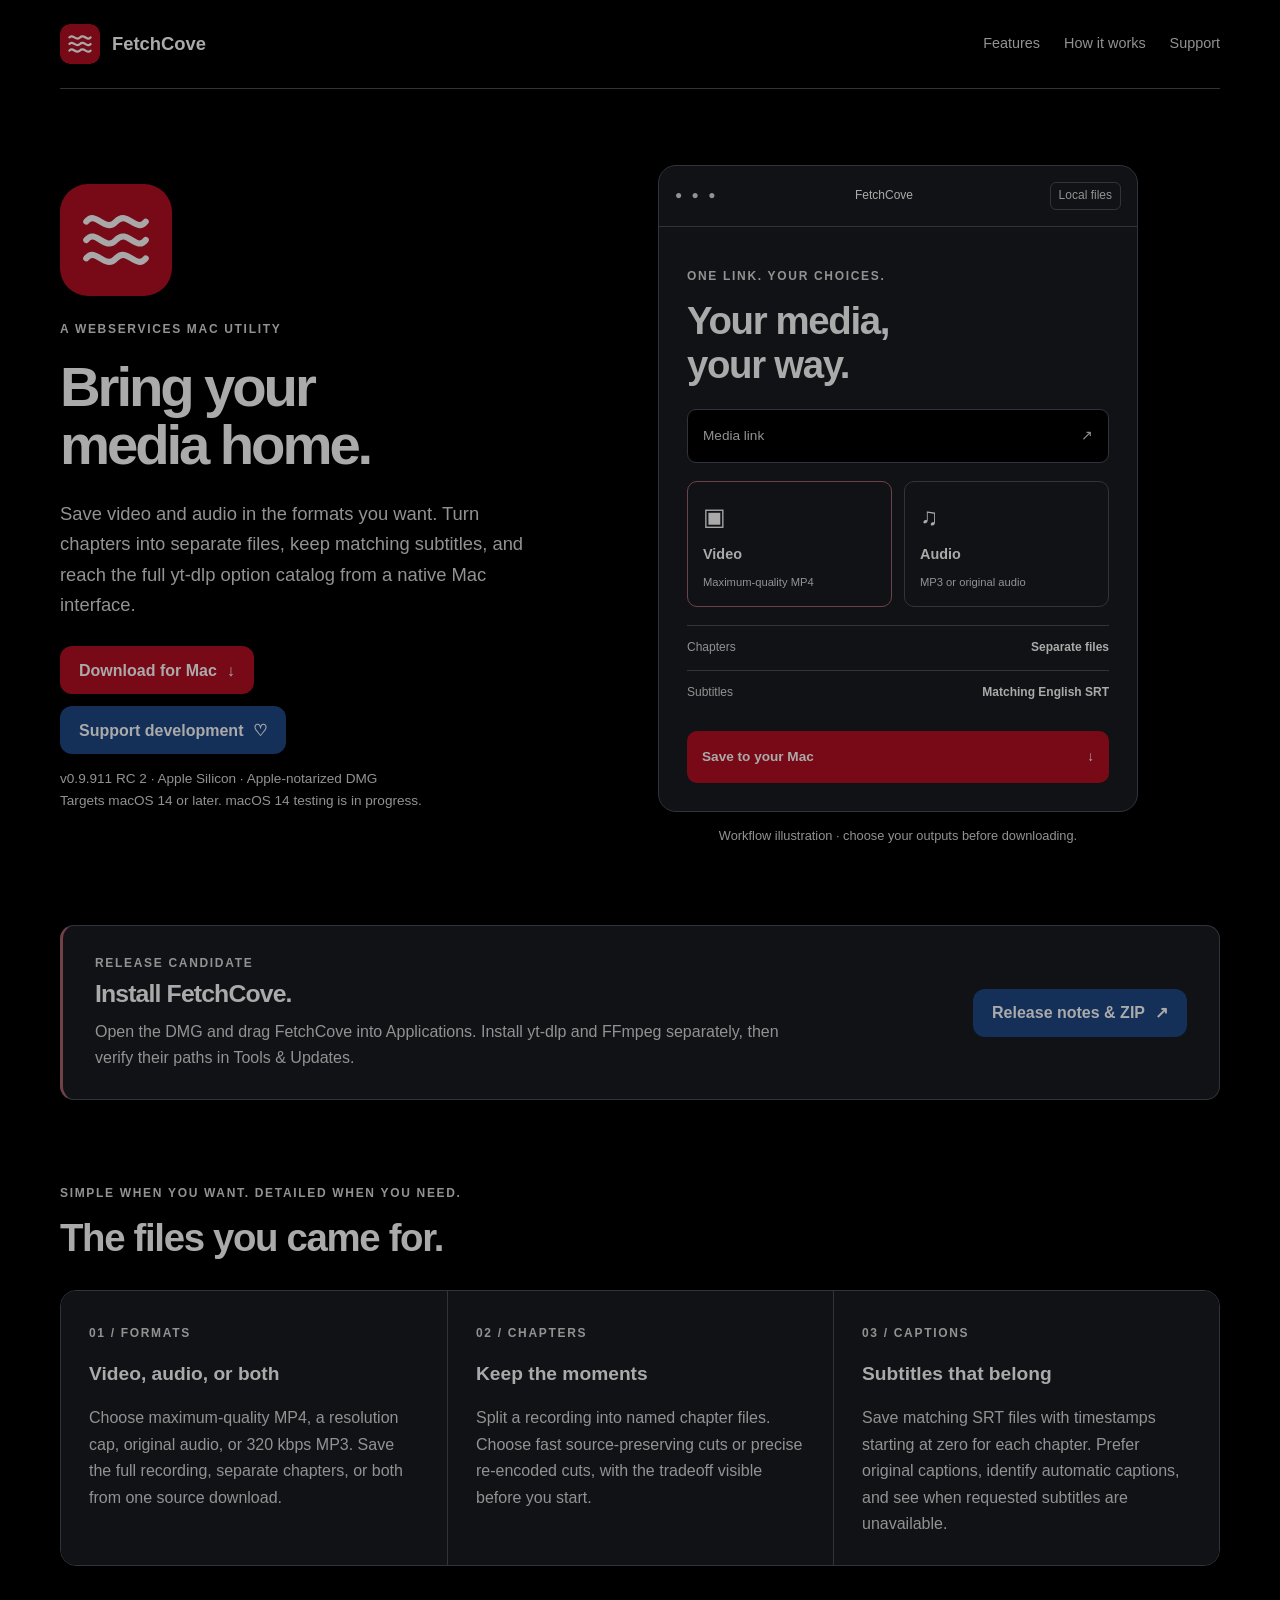
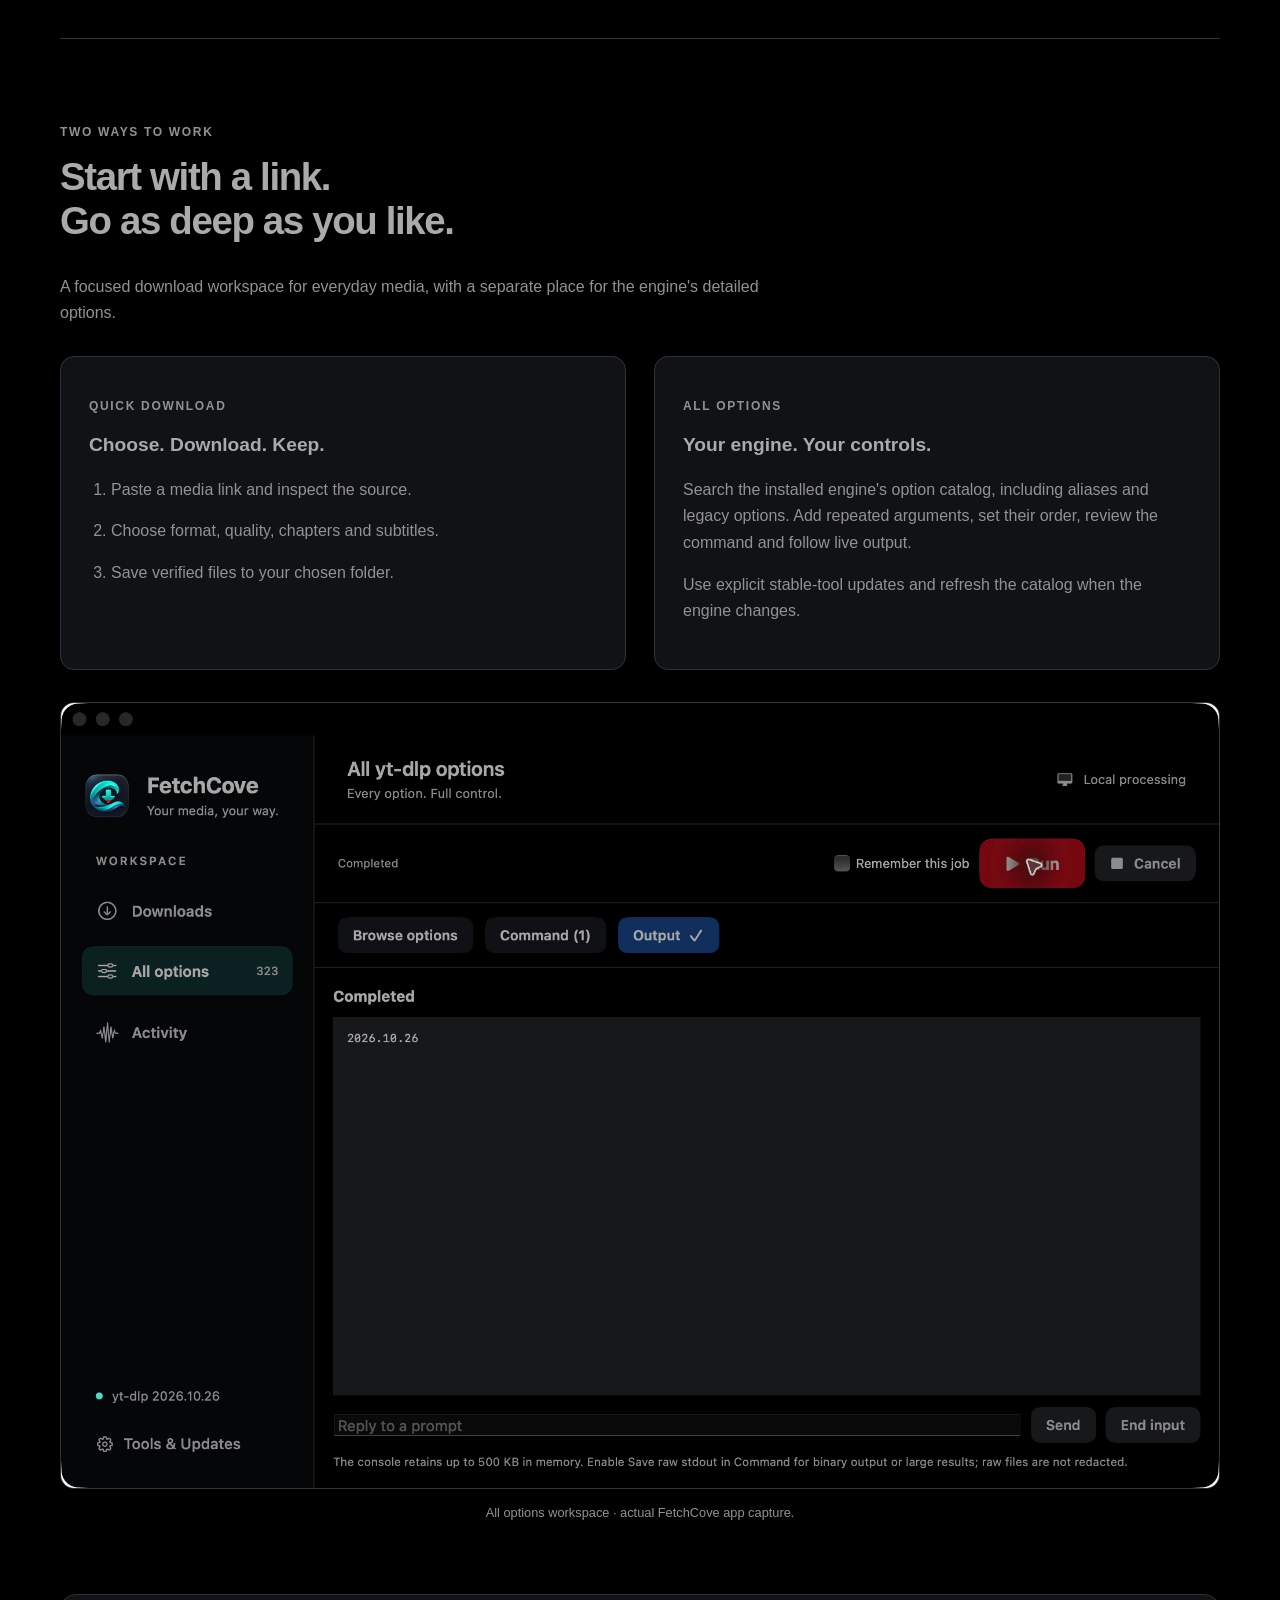
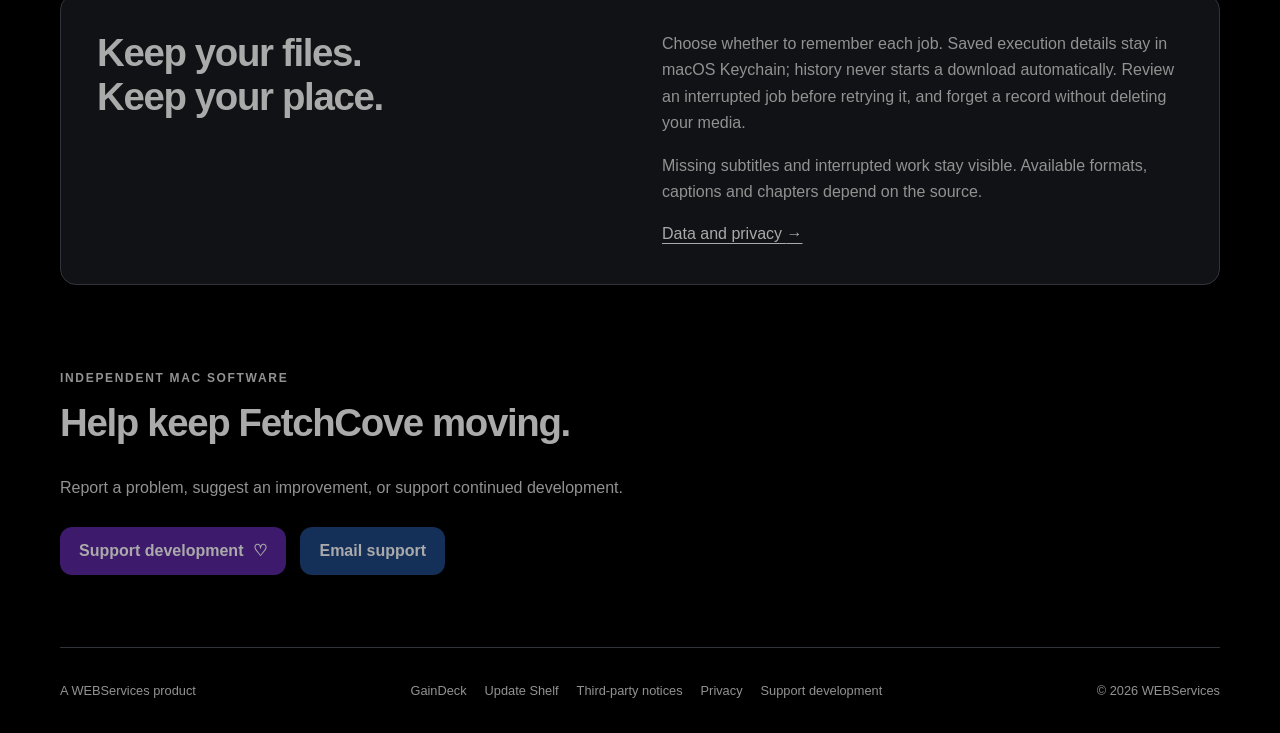
==== docs/index.html @ ca46fa92 "Publish FetchCove preview site and funding link" ====
<!doctype html>
<html lang="en">
<head>
  <meta charset="utf-8">
  <meta name="viewport" content="width=device-width, initial-scale=1">
  <title>FetchCove — Your media, your way</title>
  <meta name="description" content="A native Mac home for yt-dlp. Save video and audio, split chapters, match subtitles, and work with the full download-engine option catalog.">
  <meta name="theme-color" content="#000000">
  <link rel="icon" href="assets/fetchcove.svg" type="image/svg+xml">
  <link rel="stylesheet" href="styles.css">
</head>
<body>
<a class="skip" href="#main">Skip to content</a>
<header class="wrap site-header">
  <a class="brand" href="./"><img src="assets/fetchcove.svg" width="40" height="40" alt="">FetchCove</a>
  <nav aria-label="Main navigation"><a href="#features">Features</a><a href="#workflow">How it works</a><a href="#support">Support</a></nav>
</header>
<main id="main" class="wrap">
  <section class="hero" aria-labelledby="hero-title">
    <div class="hero-copy">
      <img class="hero-icon" src="assets/fetchcove.svg" width="112" height="112" alt="FetchCove red wave mark">
      <p class="eyebrow">A WEBServices Mac utility</p>
      <h1 id="hero-title">Bring your<br>media home.</h1>
      <p class="intro">Save video and audio in the formats you want. Turn chapters into separate files, keep matching subtitles, and reach the full yt-dlp option catalog from a native Mac interface.</p>
      <div class="actions">
        <a class="button primary" data-release-action="download" href="https://github.com/WEBServices-ORG/FetchCove/releases/download/v0.9.911-rc.2/FetchCove-v0.9.911-rc.2-arm64.dmg">Download for Mac <span aria-hidden="true">↓</span></a>
        <a class="button secondary" href="https://www.paypal.com/ncp/payment/VRVYW4BB3CH3L" target="_blank" rel="noopener noreferrer">Support development <span aria-hidden="true">♡</span></a>
      </div>
      <p class="small">v0.9.911 RC 2 · Apple Silicon · Apple-notarized DMG<br>Targets macOS 14 or later. macOS 14 testing is in progress.</p>
    </div>
    <figure class="hero-art">
      <div class="workflow-art" role="img" aria-label="Workflow illustration: one media link, video and audio, separate chapters and matching English SRT files.">
        <div class="art-top"><span class="window-dots" aria-hidden="true">● ● ●</span><span>FetchCove</span><span class="art-badge">Local files</span></div>
        <div class="art-body">
          <p class="eyebrow">One link. Your choices.</p><h2>Your media,<br>your way.</h2>
          <div class="art-link">Media link <span aria-hidden="true">↗</span></div>
          <div class="art-choices"><div><span aria-hidden="true">▣</span><strong>Video</strong><small>Maximum-quality MP4</small></div><div><span aria-hidden="true">♫</span><strong>Audio</strong><small>MP3 or original audio</small></div></div>
          <div class="art-row"><span>Chapters</span><strong>Separate files</strong></div>
          <div class="art-row"><span>Subtitles</span><strong>Matching English SRT</strong></div>
          <div class="art-action">Save to your Mac <span aria-hidden="true">↓</span></div>
        </div>
      </div>
      <figcaption>Workflow illustration · choose your outputs before downloading.</figcaption>
    </figure>
  </section>
  <section id="download" class="release-panel" aria-labelledby="release-title">
    <div><p class="eyebrow">Release candidate</p><h2 id="release-title">Install FetchCove.</h2><p>Open the DMG and drag FetchCove into Applications. Install yt-dlp and FFmpeg separately, then verify their paths in Tools &amp; Updates.</p></div>
    <a class="button secondary" href="https://github.com/WEBServices-ORG/FetchCove/releases/tag/v0.9.911-rc.2">Release notes &amp; ZIP <span aria-hidden="true">↗</span></a>
  </section>
  <section id="features" class="section">
    <p class="eyebrow">Simple when you want. Detailed when you need.</p><h2>The files you came for.</h2>
    <div class="features">
      <article><span class="number">01 / FORMATS</span><h3>Video, audio, or both</h3><p>Choose maximum-quality MP4, a resolution cap, original audio, or 320 kbps MP3. Save the full recording, separate chapters, or both from one source download.</p></article>
      <article><span class="number">02 / CHAPTERS</span><h3>Keep the moments</h3><p>Split a recording into named chapter files. Choose fast source-preserving cuts or precise re-encoded cuts, with the tradeoff visible before you start.</p></article>
      <article><span class="number">03 / CAPTIONS</span><h3>Subtitles that belong</h3><p>Save matching SRT files with timestamps starting at zero for each chapter. Prefer original captions, identify automatic captions, and see when requested subtitles are unavailable.</p></article>
    </div>
  </section>
  <section id="workflow" class="section">
    <p class="eyebrow">Two ways to work</p><h2>Start with a link.<br>Go as deep as you like.</h2>
    <p class="section-intro">A focused download workspace for everyday media, with a separate place for the engine's detailed options.</p>
    <div class="screenshot-grid">
      <article class="detail-card"><p class="eyebrow">Quick download</p><h3>Choose. Download. Keep.</h3><ol><li>Paste a media link and inspect the source.</li><li>Choose format, quality, chapters and subtitles.</li><li>Save verified files to your chosen folder.</li></ol></article>
      <article class="detail-card"><p class="eyebrow">All options</p><h3>Your engine. Your controls.</h3><p>Search the installed engine's option catalog, including aliases and legacy options. Add repeated arguments, set their order, review the command and follow live output.</p><p>Use explicit stable-tool updates and refresh the catalog when the engine changes.</p></article>
    </div>
    <figure class="app-capture">
      <img src="assets/fetchcove-all-options.jpg" width="2000" height="1356" loading="lazy" data-app-screenshot alt="FetchCove All options workspace showing a completed local download-engine version command, with command and output controls.">
      <figcaption>All options workspace · actual FetchCove app capture.</figcaption>
    </figure>
  </section>
  <section class="quiet-panel">
    <h2>Keep your files.<br>Keep your place.</h2>
    <div><p>Choose whether to remember each job. Saved execution details stay in macOS Keychain; history never starts a download automatically. Review an interrupted job before retrying it, and forget a record without deleting your media.</p><p>Missing subtitles and interrupted work stay visible. Available formats, captions and chapters depend on the source.</p><a href="privacy.html">Data and privacy <span aria-hidden="true">→</span></a></div>
  </section>
  <section id="support" class="section">
    <p class="eyebrow">Independent Mac software</p><h2>Help keep FetchCove moving.</h2><p class="section-intro">Report a problem, suggest an improvement, or support continued development.</p>
    <div class="actions"><a class="button support-accent" href="https://www.paypal.com/ncp/payment/VRVYW4BB3CH3L" target="_blank" rel="noopener noreferrer">Support development <span aria-hidden="true">♡</span></a><a class="button secondary" href="mailto:beacons_mobile_9k@icloud.com">Email support</a></div>
  </section>
</main>
<footer class="wrap site-footer"><span>A WEBServices product</span><nav aria-label="Related products, privacy and support"><a href="https://webservices-org.github.io/gaindeck/">GainDeck</a><a href="https://webservices-org.github.io/update-shelf/">Update Shelf</a><a href="third-party-notices.txt">Third-party notices</a> <a href="privacy.html">Privacy</a><a href="https://www.paypal.com/ncp/payment/VRVYW4BB3CH3L" target="_blank" rel="noopener noreferrer">Support development</a></nav><span>© 2026 WEBServices</span></footer>
</body>
</html>
---- docs/styles.css ----
:root {
  color-scheme: dark;
  --bg: #000000;
  --panel: #101215;
  --raised: #171b20;
  --text: #aaaaaa;
  --muted: #929292;
  --line: #30343a;
  --red: #780a17;
  --blue: #142f58;
  --purple: #3e1a6c;
  font-family: -apple-system, BlinkMacSystemFont, "SF Pro Display", "Segoe UI", sans-serif;
}
* { box-sizing: border-box; }
html { scroll-behavior: smooth; scroll-padding-top: 2rem; }
body { margin: 0; background: var(--bg); color: var(--text); line-height: 1.65; -webkit-font-smoothing: antialiased; }
a { color: var(--text); text-underline-offset: .22em; }
a:hover { color: var(--text); text-decoration-thickness: 2px; }
a:focus-visible, button:focus-visible { outline: 3px solid var(--text); outline-offset: 5px; border-radius: 4px; }
.wrap { width: min(1160px, calc(100% - 64px)); margin-inline: auto; }
.skip { position: absolute; top: -100px; left: 20px; z-index: 10; padding: 12px 16px; background: var(--panel); }
.skip:focus { top: 12px; }
.site-header { display: flex; align-items: center; justify-content: space-between; gap: 24px; padding-block: 24px; border-bottom: 1px solid var(--line); }
.brand { display: flex; align-items: center; gap: 12px; color: var(--text); font-size: 1.15rem; font-weight: 750; text-decoration: none; }
.brand img { display: block; border-radius: 9px; }
nav { display: flex; flex-wrap: wrap; gap: 24px; }
nav a { color: var(--muted); text-decoration: none; font-size: .9rem; }
.hero { display: grid; grid-template-columns: .85fr 1.15fr; gap: 40px; align-items: center; padding-block: 76px 80px; }
.hero-copy { min-width: 0; }
.hero-icon { display: block; margin-bottom: 24px; }
.eyebrow, .number { font-size: .75rem; letter-spacing: .14em; text-transform: uppercase; color: var(--muted); font-weight: 700; }
h1 { font-size: clamp(2.8rem, 4.4vw, 4.5rem); line-height: 1.04; letter-spacing: -.055em; margin: 18px 0 24px; }
h2 { font-size: clamp(1.9rem, 3vw, 2.7rem); line-height: 1.15; letter-spacing: -.035em; margin: 12px 0 30px; }
h3 { font-size: 1.2rem; margin: 12px 0; }
.intro { font-size: 1.15rem; color: var(--muted); max-width: 34rem; }
.actions { display: flex; align-items: center; gap: 14px; flex-wrap: wrap; margin-top: 26px; }
.hero-copy .actions { flex-direction: column; align-items: flex-start; gap: 12px; }
.button { display: inline-flex; align-items: center; justify-content: center; gap: 10px; min-height: 48px; padding: 12px 18px; border: 1px solid transparent; border-radius: 12px; color: var(--text); text-decoration: none; font: inherit; font-weight: 650; line-height: 1.35; }
.primary { background: var(--red); }
.secondary { background: var(--blue); }
.support-accent { background: var(--purple); }
.button:hover { color: var(--text); border-color: var(--muted); text-decoration: none; }
.button:disabled { color: var(--text); cursor: not-allowed; opacity: 1; -webkit-text-fill-color: var(--text); }
.button:disabled:hover { border-color: transparent; }
.small { font-size: .85rem; color: var(--muted); }
.hero-art { min-width: 0; width: 100%; max-width: 480px; margin: 0 auto; }
figcaption { text-align: center; color: var(--muted); font-size: .8rem; margin-top: 14px; line-height: 1.5; }
.workflow-art { overflow: hidden; border: 1px solid var(--line); border-radius: 18px; background: var(--panel); box-shadow: 0 24px 70px rgba(0, 0, 0, .45); }
.art-top { display: flex; align-items: center; justify-content: space-between; gap: 12px; padding: 16px; border-bottom: 1px solid var(--line); font-size: .75rem; }
.window-dots { color: var(--muted); letter-spacing: 3px; }
.art-badge { border: 1px solid var(--line); padding: 3px 8px; border-radius: 6px; color: var(--muted); }
.art-body { padding: 28px; }
.art-body h2 { font-size: clamp(1.8rem, 3vw, 2.6rem); margin-bottom: 22px; }
.art-link { display: flex; justify-content: space-between; padding: 15px; border: 1px solid var(--line); border-radius: 9px; background: var(--bg); color: var(--muted); font-size: .85rem; }
.art-choices { display: grid; grid-template-columns: 1fr 1fr; gap: 12px; margin: 18px 0; }
.art-choices div { display: flex; flex-direction: column; gap: 6px; border: 1px solid var(--line); border-radius: 10px; padding: 15px; }
.art-choices div:first-child { border-color: #71414a; }
.art-choices span { font-size: 1.5rem; }
.art-choices strong { font-size: .9rem; }
.art-choices small { font-size: .7rem; color: var(--muted); }
.art-row { display: flex; justify-content: space-between; flex-wrap: wrap; gap: 8px; padding: 12px 0; border-top: 1px solid var(--line); font-size: .75rem; }
.art-row span { color: var(--muted); }
.art-action { display: flex; justify-content: space-between; gap: 12px; margin-top: 16px; padding: 15px; border-radius: 10px; background: var(--red); font-size: .85rem; font-weight: 650; }
.release-panel { display: flex; align-items: center; justify-content: space-between; gap: 32px; padding: 28px 32px; border: 1px solid var(--line); border-left: 3px solid #71414a; border-radius: 14px; background: var(--panel); }
.release-panel h2 { font-size: 1.55rem; margin: 6px 0 10px; }
.release-panel p { max-width: 700px; margin: 0; color: var(--muted); }
.release-panel .button { flex-shrink: 0; }
.section { padding-block: 72px; }
.section + .section { border-top: 1px solid var(--line); }
.features { display: grid; grid-template-columns: repeat(3, minmax(0, 1fr)); border: 1px solid var(--line); border-radius: 16px; overflow: hidden; }
.features article { padding: 28px; background: var(--panel); }
.features article + article { border-left: 1px solid var(--line); }
.features p, .section-intro, .quiet-panel p, .prose p, .detail-card p, .detail-card li { color: var(--muted); }
.features p { margin-bottom: 0; }
.section-intro { max-width: 720px; }
.screenshot-grid { display: grid; grid-template-columns: repeat(2, minmax(0, 1fr)); gap: 28px; margin-top: 30px; }
.app-capture { margin: 32px 0 0; }
.app-capture img { display: block; width: 100%; height: auto; border: 1px solid var(--line); border-radius: 14px; }
.detail-card { min-width: 0; padding: 28px; border: 1px solid var(--line); border-radius: 14px; background: var(--panel); }
.detail-card ol { padding-left: 22px; }
.detail-card li + li { margin-top: 15px; }
.quiet-panel { display: grid; grid-template-columns: 1fr 1fr; gap: 44px; padding: 36px; background: var(--panel); border: 1px solid var(--line); border-radius: 16px; }
.quiet-panel h2 { margin: 0; }
.quiet-panel p:first-child { margin-top: 0; }
.site-footer { display: flex; align-items: center; flex-wrap: wrap; gap: 24px; justify-content: space-between; padding-block: 32px; border-top: 1px solid var(--line); font-size: .8rem; color: var(--muted); }
.site-footer nav { gap: 18px; }
.site-footer nav a { font-size: .8rem; }
.prose { max-width: 760px; padding-block: 60px; }
.prose h1 { font-size: 3rem; }
.prose h2 { font-size: 1.5rem; margin-top: 36px; margin-bottom: 16px; }
@media (max-width: 980px) {
  .hero { grid-template-columns: 1fr; gap: 30px; }
  .hero-copy { max-width: 700px; }
  .hero-icon { width: 96px; height: 96px; }
  .release-panel { align-items: flex-start; flex-direction: column; }
  .features { grid-template-columns: 1fr; }
  .features article + article { border-left: 0; border-top: 1px solid var(--line); }
}
@media (max-width: 640px) {
  .screenshot-grid { grid-template-columns: 1fr; }
  .wrap { width: calc(100% - 36px); }
  .site-header { flex-wrap: wrap; gap: 16px; }
  nav { gap: 18px; }
  .hero { padding-block: 44px; }
  h1 { font-size: clamp(2.5rem, 9vw, 3.5rem); }
  .section { padding-block: 44px; }
  .quiet-panel { grid-template-columns: 1fr; padding: 24px; gap: 24px; }
  .release-panel { padding: 24px; }
  .site-footer { align-items: flex-start; flex-direction: column; }
  .prose h1 { font-size: 2.4rem; }
  .art-body { padding: 20px; }
}
@media (prefers-reduced-motion: reduce) { html { scroll-behavior: auto; } }
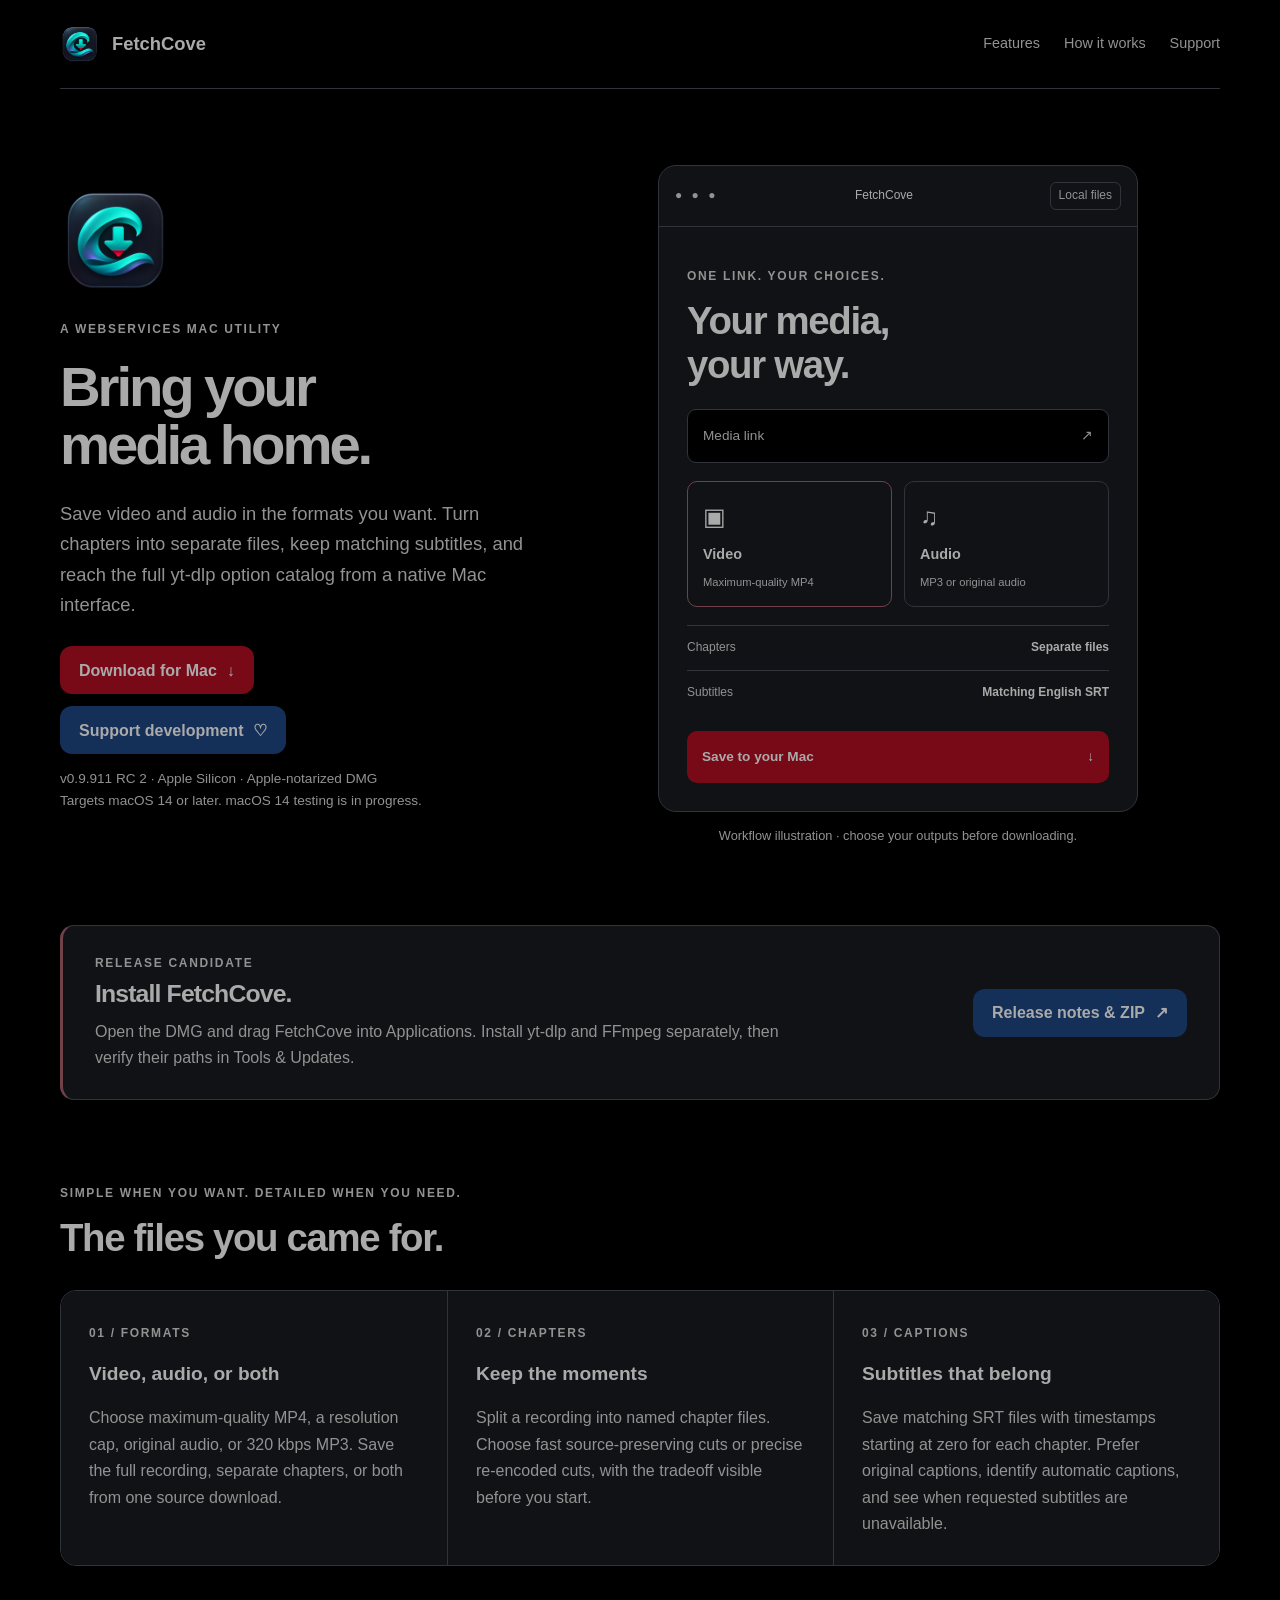
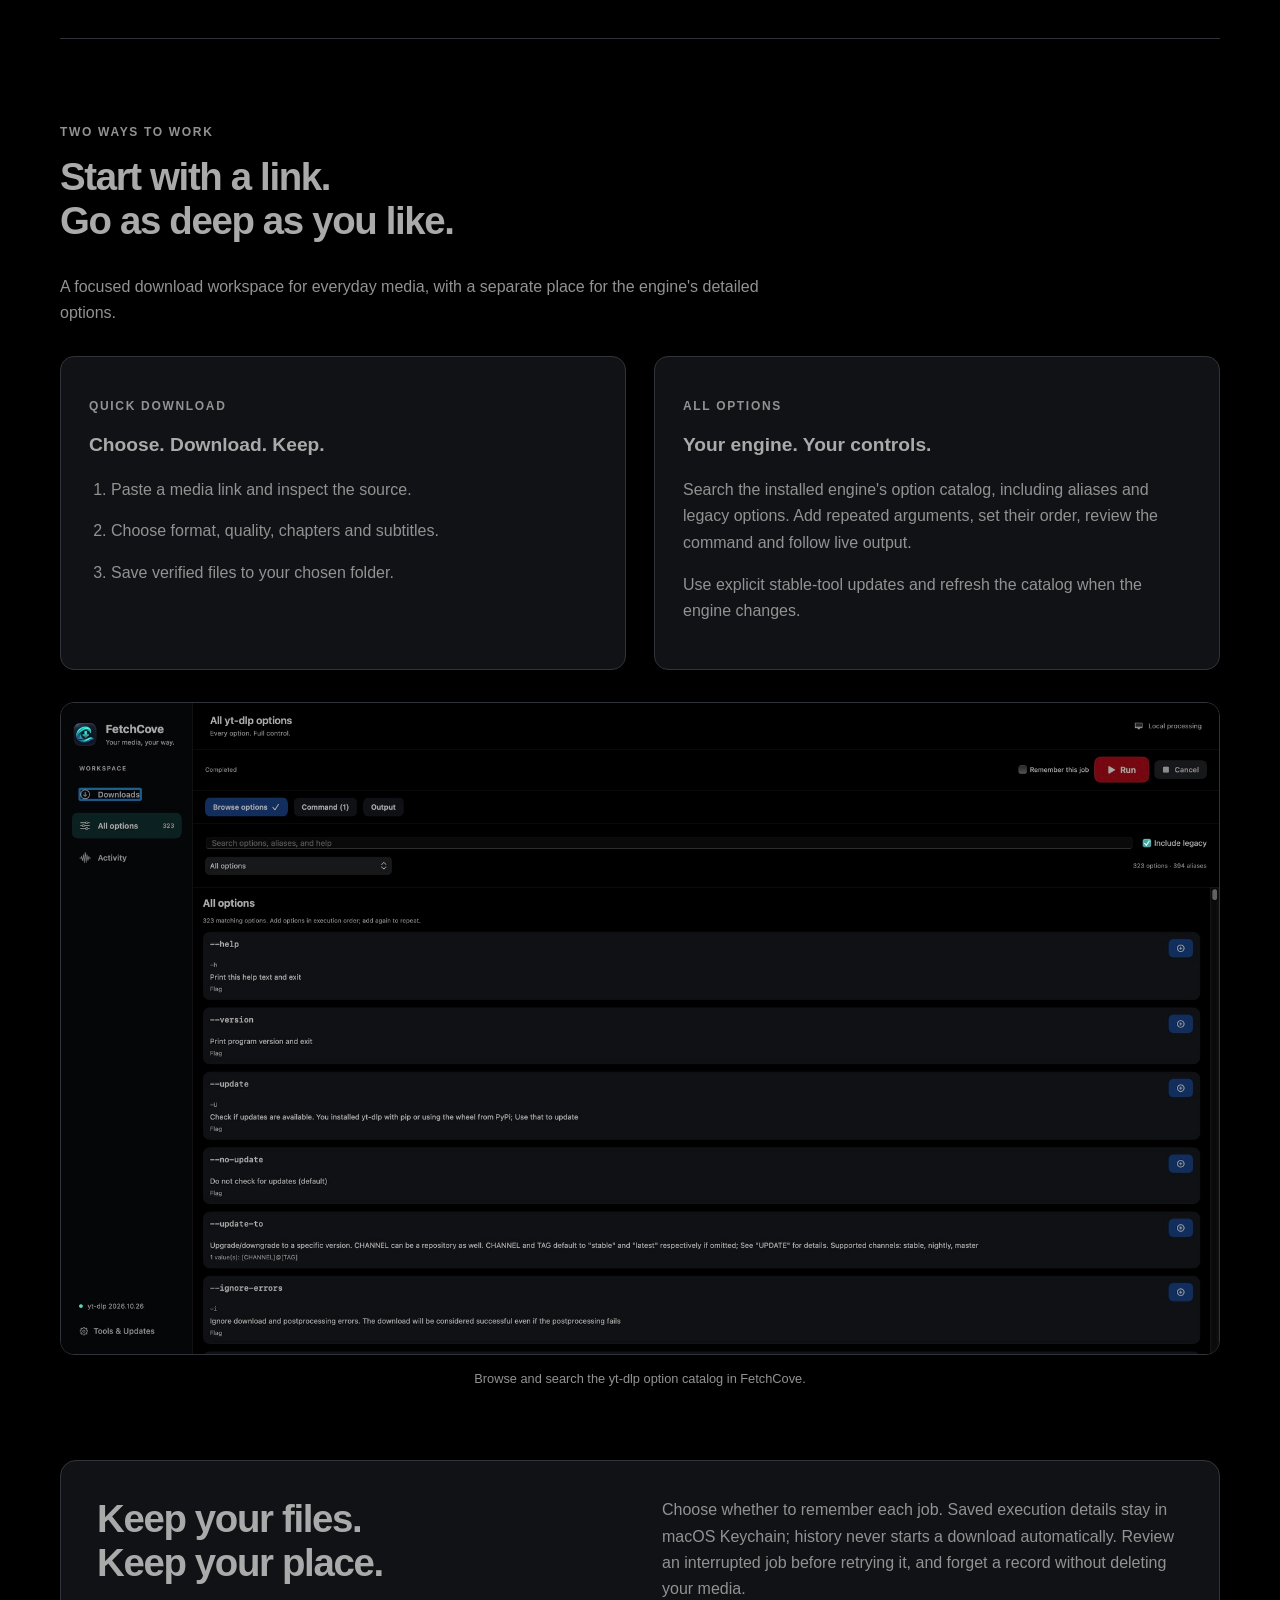
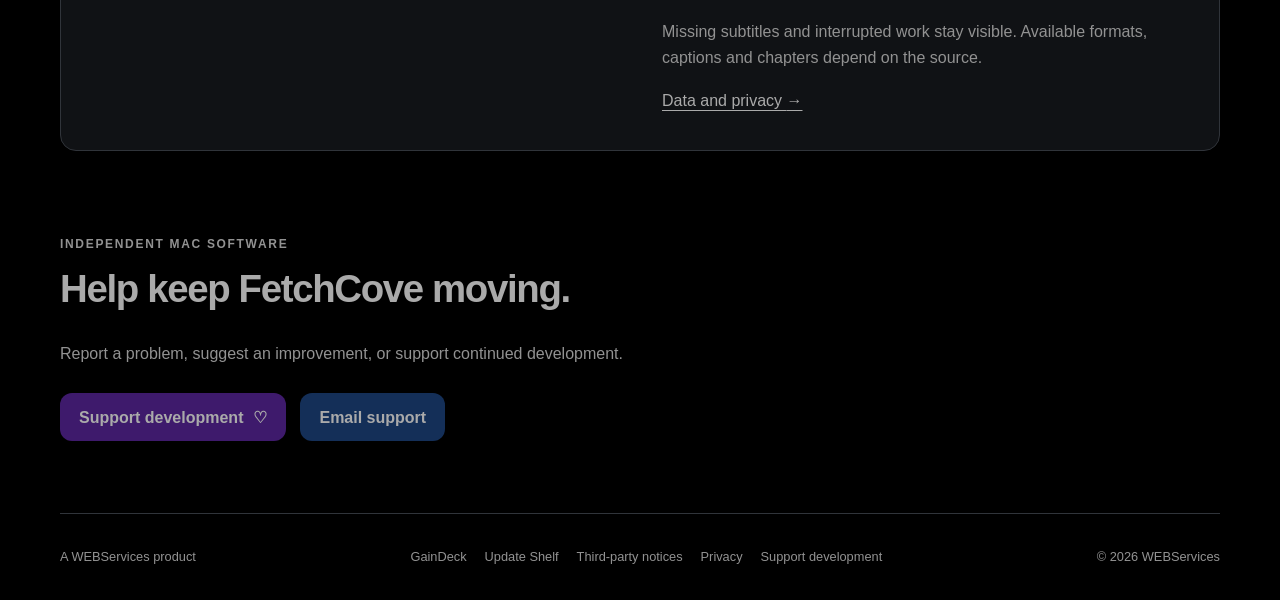
==== commit d6c13a92: "Use FetchCove app icon and Full HD screenshot on Pages" ====
--- a/docs/index.html
+++ b/docs/index.html
@@ -6,19 +6,19 @@
   <title>FetchCove — Your media, your way</title>
   <meta name="description" content="A native Mac home for yt-dlp. Save video and audio, split chapters, match subtitles, and work with the full download-engine option catalog.">
   <meta name="theme-color" content="#000000">
-  <link rel="icon" href="assets/fetchcove.svg" type="image/svg+xml">
+  <link rel="icon" href="assets/fetchcove-app-icon.png" type="image/png">
   <link rel="stylesheet" href="styles.css">
 </head>
 <body>
 <a class="skip" href="#main">Skip to content</a>
 <header class="wrap site-header">
-  <a class="brand" href="./"><img src="assets/fetchcove.svg" width="40" height="40" alt="">FetchCove</a>
+  <a class="brand" href="./"><img src="assets/fetchcove-app-icon.png" width="40" height="40" alt="">FetchCove</a>
   <nav aria-label="Main navigation"><a href="#features">Features</a><a href="#workflow">How it works</a><a href="#support">Support</a></nav>
 </header>
 <main id="main" class="wrap">
   <section class="hero" aria-labelledby="hero-title">
     <div class="hero-copy">
-      <img class="hero-icon" src="assets/fetchcove.svg" width="112" height="112" alt="FetchCove red wave mark">
+      <img class="hero-icon" src="assets/fetchcove-app-icon.png" width="112" height="112" alt="FetchCove app icon">
       <p class="eyebrow">A WEBServices Mac utility</p>
       <h1 id="hero-title">Bring your<br>media home.</h1>
       <p class="intro">Save video and audio in the formats you want. Turn chapters into separate files, keep matching subtitles, and reach the full yt-dlp option catalog from a native Mac interface.</p>
@@ -63,8 +63,8 @@
       <article class="detail-card"><p class="eyebrow">All options</p><h3>Your engine. Your controls.</h3><p>Search the installed engine's option catalog, including aliases and legacy options. Add repeated arguments, set their order, review the command and follow live output.</p><p>Use explicit stable-tool updates and refresh the catalog when the engine changes.</p></article>
     </div>
     <figure class="app-capture">
-      <img src="assets/fetchcove-all-options.jpg" width="2000" height="1356" loading="lazy" data-app-screenshot alt="FetchCove All options workspace showing a completed local download-engine version command, with command and output controls.">
-      <figcaption>All options workspace · actual FetchCove app capture.</figcaption>
+      <img src="assets/fetchcove-all-options-fhd.jpg" width="1920" height="1080" loading="lazy" data-app-screenshot alt="FetchCove All options workspace showing the searchable yt-dlp catalog, category picker, and command controls.">
+      <figcaption>Browse and search the yt-dlp option catalog in FetchCove.</figcaption>
     </figure>
   </section>
   <section class="quiet-panel">
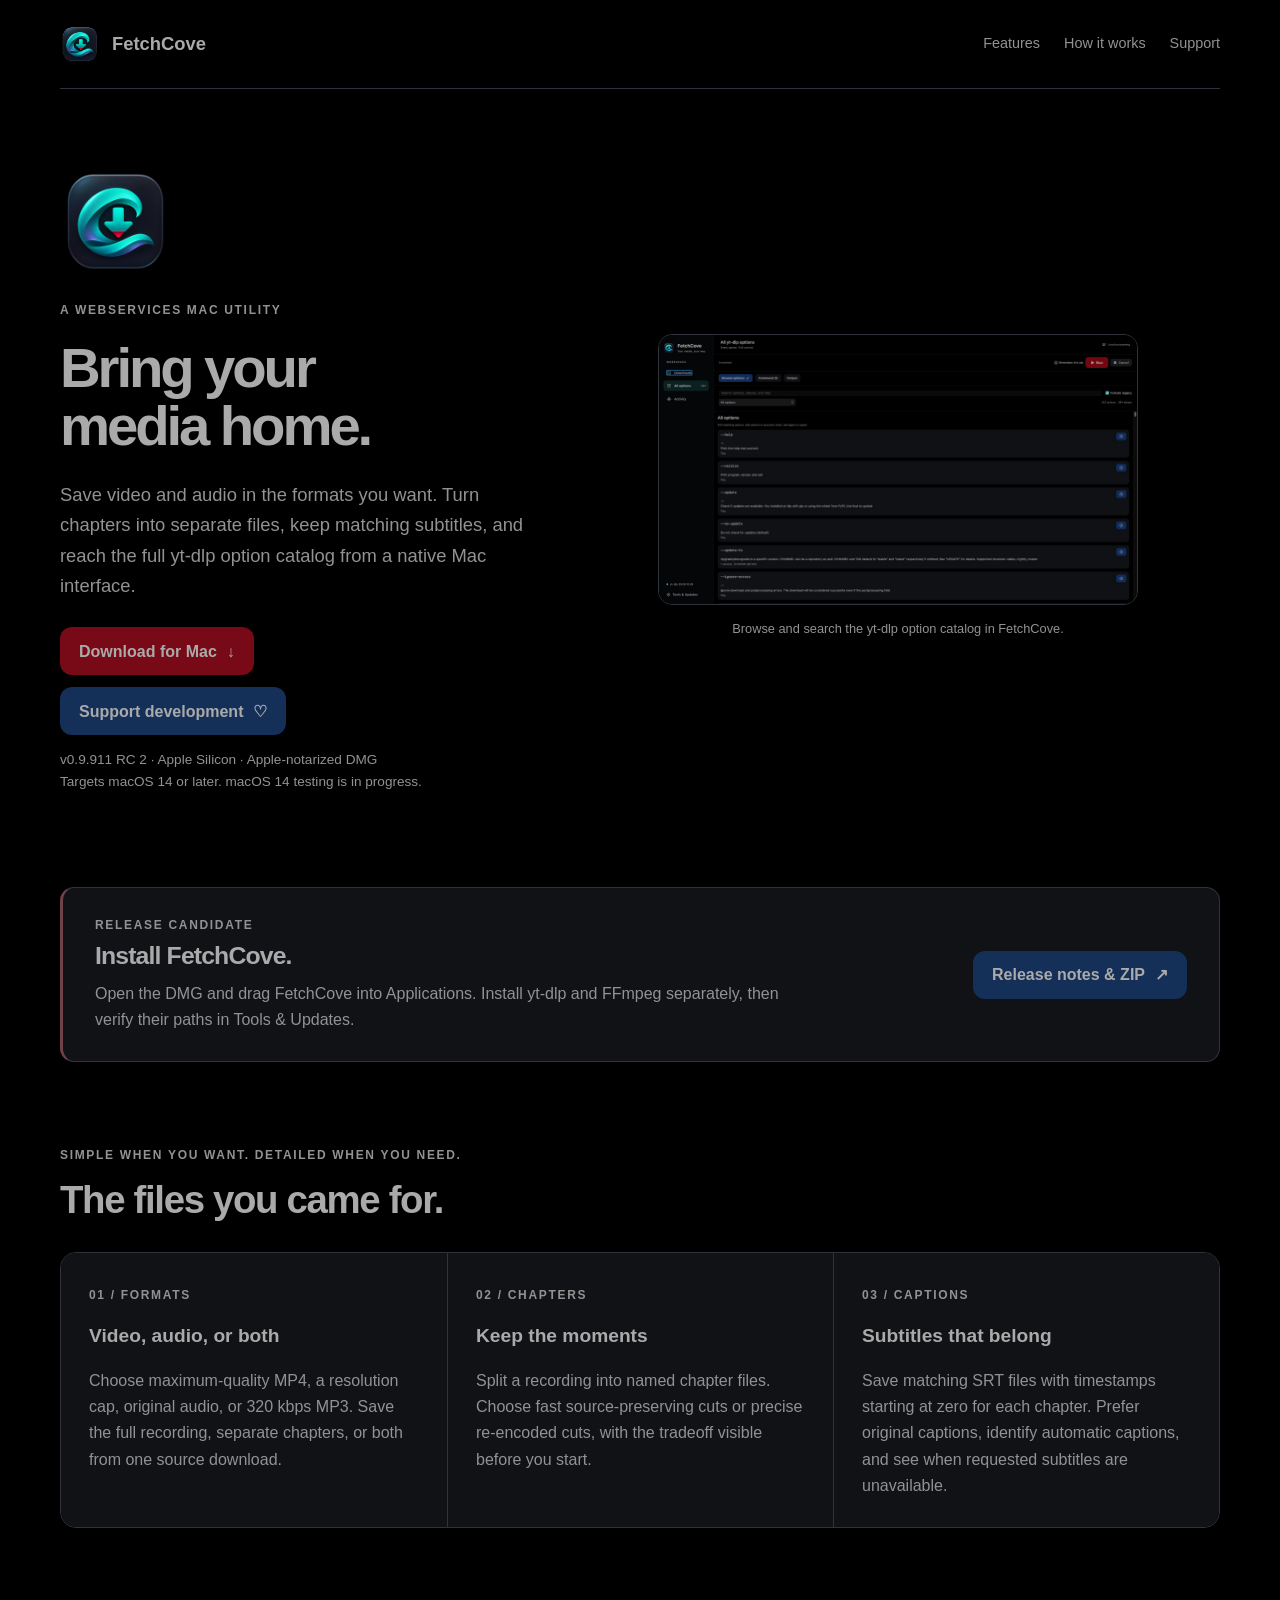
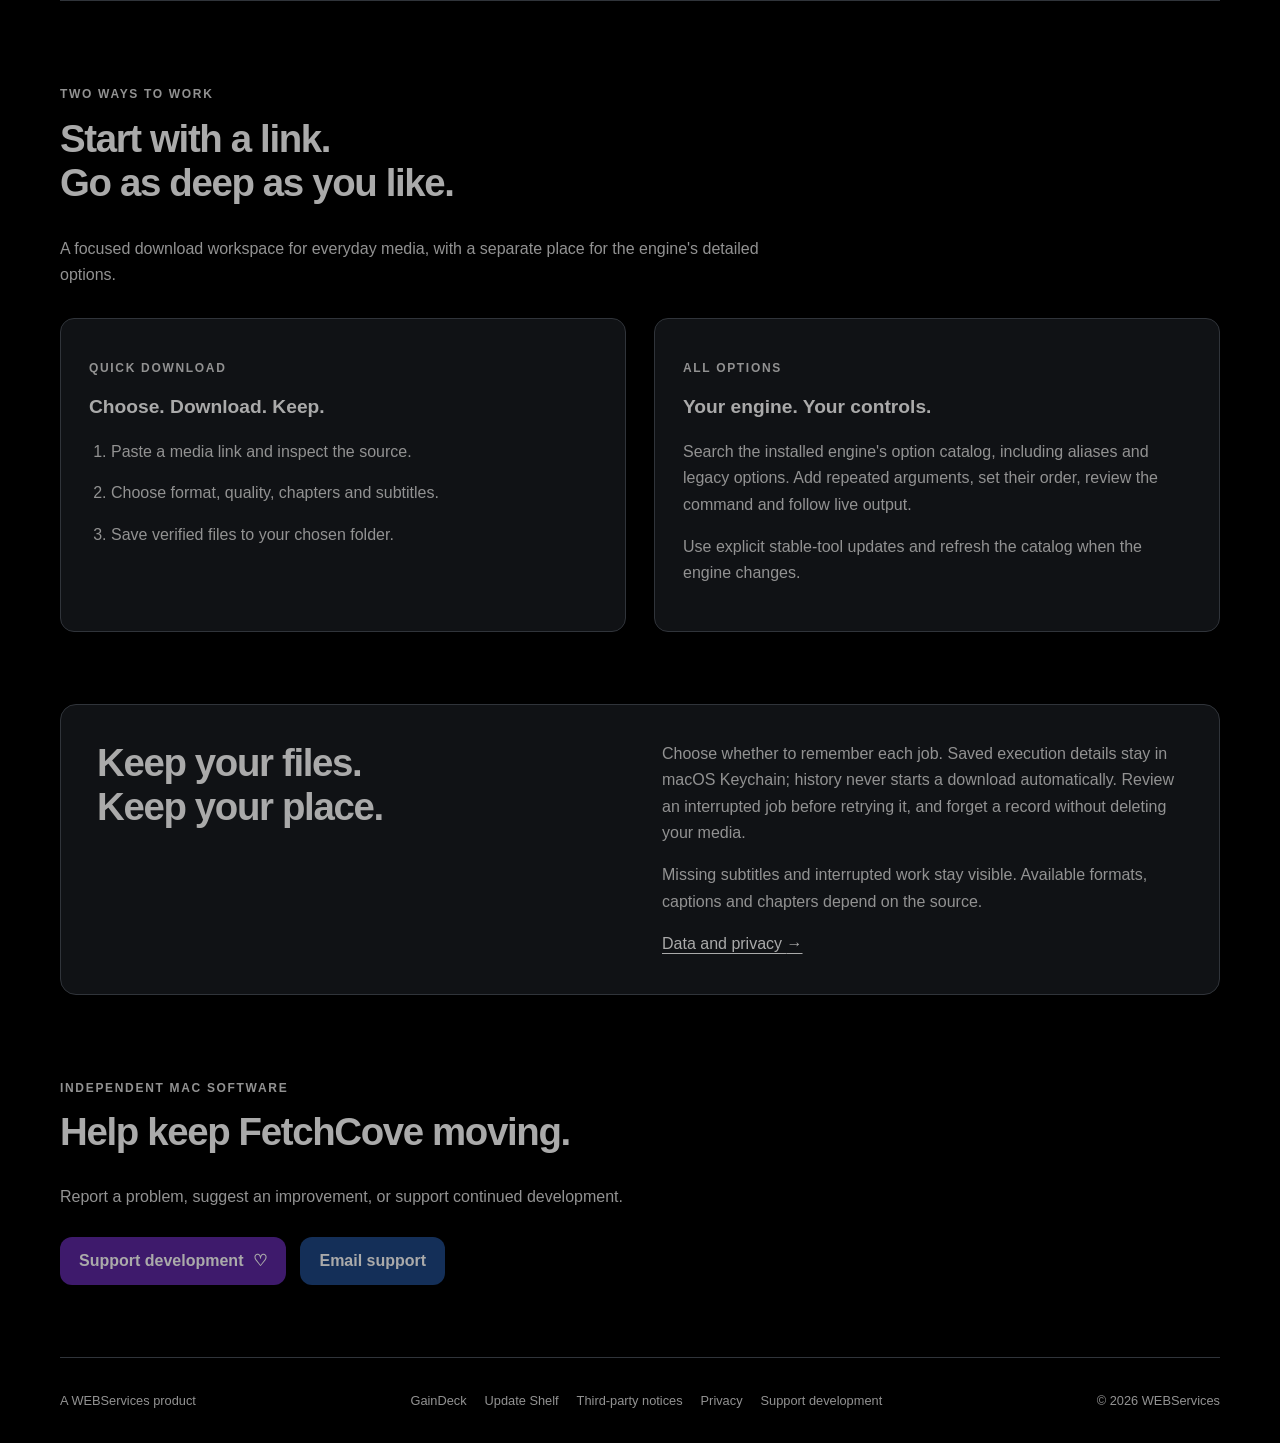
==== commit dfa76775: "Place FetchCove screenshot in the right-hand hero" ====
--- a/docs/index.html
+++ b/docs/index.html
@@ -29,18 +29,10 @@
       <p class="small">v0.9.911 RC 2 · Apple Silicon · Apple-notarized DMG<br>Targets macOS 14 or later. macOS 14 testing is in progress.</p>
     </div>
     <figure class="hero-art">
-      <div class="workflow-art" role="img" aria-label="Workflow illustration: one media link, video and audio, separate chapters and matching English SRT files.">
-        <div class="art-top"><span class="window-dots" aria-hidden="true">● ● ●</span><span>FetchCove</span><span class="art-badge">Local files</span></div>
-        <div class="art-body">
-          <p class="eyebrow">One link. Your choices.</p><h2>Your media,<br>your way.</h2>
-          <div class="art-link">Media link <span aria-hidden="true">↗</span></div>
-          <div class="art-choices"><div><span aria-hidden="true">▣</span><strong>Video</strong><small>Maximum-quality MP4</small></div><div><span aria-hidden="true">♫</span><strong>Audio</strong><small>MP3 or original audio</small></div></div>
-          <div class="art-row"><span>Chapters</span><strong>Separate files</strong></div>
-          <div class="art-row"><span>Subtitles</span><strong>Matching English SRT</strong></div>
-          <div class="art-action">Save to your Mac <span aria-hidden="true">↓</span></div>
-        </div>
+      <div class="product-screenshot">
+        <img src="assets/fetchcove-all-options-fhd.jpg" width="1920" height="1080" fetchpriority="high" data-app-screenshot alt="FetchCove All options workspace showing the searchable yt-dlp catalog, category picker, and command controls.">
       </div>
-      <figcaption>Workflow illustration · choose your outputs before downloading.</figcaption>
+      <figcaption>Browse and search the yt-dlp option catalog in FetchCove.</figcaption>
     </figure>
   </section>
   <section id="download" class="release-panel" aria-labelledby="release-title">
@@ -62,10 +54,6 @@
       <article class="detail-card"><p class="eyebrow">Quick download</p><h3>Choose. Download. Keep.</h3><ol><li>Paste a media link and inspect the source.</li><li>Choose format, quality, chapters and subtitles.</li><li>Save verified files to your chosen folder.</li></ol></article>
       <article class="detail-card"><p class="eyebrow">All options</p><h3>Your engine. Your controls.</h3><p>Search the installed engine's option catalog, including aliases and legacy options. Add repeated arguments, set their order, review the command and follow live output.</p><p>Use explicit stable-tool updates and refresh the catalog when the engine changes.</p></article>
     </div>
-    <figure class="app-capture">
-      <img src="assets/fetchcove-all-options-fhd.jpg" width="1920" height="1080" loading="lazy" data-app-screenshot alt="FetchCove All options workspace showing the searchable yt-dlp catalog, category picker, and command controls.">
-      <figcaption>Browse and search the yt-dlp option catalog in FetchCove.</figcaption>
-    </figure>
   </section>
   <section class="quiet-panel">
     <h2>Keep your files.<br>Keep your place.</h2>
--- a/docs/styles.css
+++ b/docs/styles.css
@@ -45,22 +45,8 @@
 .small { font-size: .85rem; color: var(--muted); }
 .hero-art { min-width: 0; width: 100%; max-width: 480px; margin: 0 auto; }
 figcaption { text-align: center; color: var(--muted); font-size: .8rem; margin-top: 14px; line-height: 1.5; }
-.workflow-art { overflow: hidden; border: 1px solid var(--line); border-radius: 18px; background: var(--panel); box-shadow: 0 24px 70px rgba(0, 0, 0, .45); }
-.art-top { display: flex; align-items: center; justify-content: space-between; gap: 12px; padding: 16px; border-bottom: 1px solid var(--line); font-size: .75rem; }
-.window-dots { color: var(--muted); letter-spacing: 3px; }
-.art-badge { border: 1px solid var(--line); padding: 3px 8px; border-radius: 6px; color: var(--muted); }
-.art-body { padding: 28px; }
-.art-body h2 { font-size: clamp(1.8rem, 3vw, 2.6rem); margin-bottom: 22px; }
-.art-link { display: flex; justify-content: space-between; padding: 15px; border: 1px solid var(--line); border-radius: 9px; background: var(--bg); color: var(--muted); font-size: .85rem; }
-.art-choices { display: grid; grid-template-columns: 1fr 1fr; gap: 12px; margin: 18px 0; }
-.art-choices div { display: flex; flex-direction: column; gap: 6px; border: 1px solid var(--line); border-radius: 10px; padding: 15px; }
-.art-choices div:first-child { border-color: #71414a; }
-.art-choices span { font-size: 1.5rem; }
-.art-choices strong { font-size: .9rem; }
-.art-choices small { font-size: .7rem; color: var(--muted); }
-.art-row { display: flex; justify-content: space-between; flex-wrap: wrap; gap: 8px; padding: 12px 0; border-top: 1px solid var(--line); font-size: .75rem; }
-.art-row span { color: var(--muted); }
-.art-action { display: flex; justify-content: space-between; gap: 12px; margin-top: 16px; padding: 15px; border-radius: 10px; background: var(--red); font-size: .85rem; font-weight: 650; }
+.product-screenshot { display: block; overflow: hidden; border: 1px solid var(--line); border-radius: 14px; box-shadow: 0 24px 70px rgba(0, 0, 0, .45); }
+.product-screenshot img { display: block; width: 100%; height: auto; }
 .release-panel { display: flex; align-items: center; justify-content: space-between; gap: 32px; padding: 28px 32px; border: 1px solid var(--line); border-left: 3px solid #71414a; border-radius: 14px; background: var(--panel); }
 .release-panel h2 { font-size: 1.55rem; margin: 6px 0 10px; }
 .release-panel p { max-width: 700px; margin: 0; color: var(--muted); }
@@ -74,8 +60,6 @@
 .features p { margin-bottom: 0; }
 .section-intro { max-width: 720px; }
 .screenshot-grid { display: grid; grid-template-columns: repeat(2, minmax(0, 1fr)); gap: 28px; margin-top: 30px; }
-.app-capture { margin: 32px 0 0; }
-.app-capture img { display: block; width: 100%; height: auto; border: 1px solid var(--line); border-radius: 14px; }
 .detail-card { min-width: 0; padding: 28px; border: 1px solid var(--line); border-radius: 14px; background: var(--panel); }
 .detail-card ol { padding-left: 22px; }
 .detail-card li + li { margin-top: 15px; }
@@ -108,6 +92,5 @@
   .release-panel { padding: 24px; }
   .site-footer { align-items: flex-start; flex-direction: column; }
   .prose h1 { font-size: 2.4rem; }
-  .art-body { padding: 20px; }
 }
 @media (prefers-reduced-motion: reduce) { html { scroll-behavior: auto; } }
